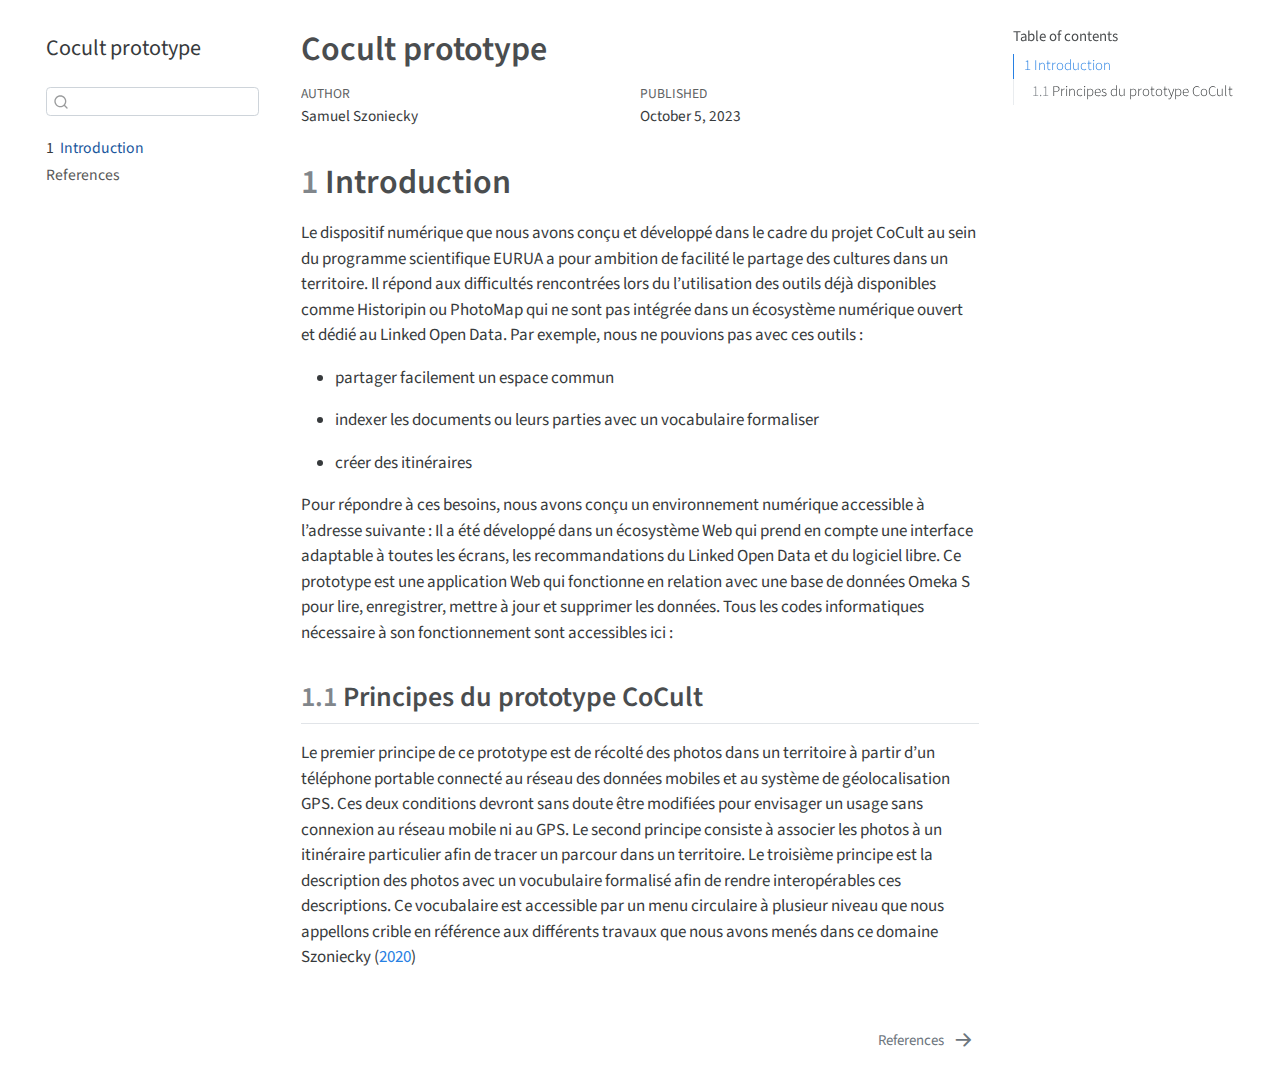
==== docs/_book/index.html @ 43c520df "create docs" ====
<!DOCTYPE html>
<html xmlns="http://www.w3.org/1999/xhtml" lang="en" xml:lang="en"><head>

<meta charset="utf-8">
<meta name="generator" content="quarto-1.3.450">

<meta name="viewport" content="width=device-width, initial-scale=1.0, user-scalable=yes">

<meta name="author" content="Samuel Szoniecky">
<meta name="dcterms.date" content="2023-10-05">

<title>Cocult prototype</title>
<style>
code{white-space: pre-wrap;}
span.smallcaps{font-variant: small-caps;}
div.columns{display: flex; gap: min(4vw, 1.5em);}
div.column{flex: auto; overflow-x: auto;}
div.hanging-indent{margin-left: 1.5em; text-indent: -1.5em;}
ul.task-list{list-style: none;}
ul.task-list li input[type="checkbox"] {
  width: 0.8em;
  margin: 0 0.8em 0.2em -1em; /* quarto-specific, see https://github.com/quarto-dev/quarto-cli/issues/4556 */ 
  vertical-align: middle;
}
/* CSS for citations */
div.csl-bib-body { }
div.csl-entry {
  clear: both;
}
.hanging-indent div.csl-entry {
  margin-left:2em;
  text-indent:-2em;
}
div.csl-left-margin {
  min-width:2em;
  float:left;
}
div.csl-right-inline {
  margin-left:2em;
  padding-left:1em;
}
div.csl-indent {
  margin-left: 2em;
}</style>


<script src="site_libs/quarto-nav/quarto-nav.js"></script>
<script src="site_libs/quarto-nav/headroom.min.js"></script>
<script src="site_libs/clipboard/clipboard.min.js"></script>
<script src="site_libs/quarto-search/autocomplete.umd.js"></script>
<script src="site_libs/quarto-search/fuse.min.js"></script>
<script src="site_libs/quarto-search/quarto-search.js"></script>
<meta name="quarto:offset" content="./">
<link href="./references.html" rel="next">
<script src="site_libs/quarto-html/quarto.js"></script>
<script src="site_libs/quarto-html/popper.min.js"></script>
<script src="site_libs/quarto-html/tippy.umd.min.js"></script>
<script src="site_libs/quarto-html/anchor.min.js"></script>
<link href="site_libs/quarto-html/tippy.css" rel="stylesheet">
<link href="site_libs/quarto-html/quarto-syntax-highlighting.css" rel="stylesheet" id="quarto-text-highlighting-styles">
<script src="site_libs/bootstrap/bootstrap.min.js"></script>
<link href="site_libs/bootstrap/bootstrap-icons.css" rel="stylesheet">
<link href="site_libs/bootstrap/bootstrap.min.css" rel="stylesheet" id="quarto-bootstrap" data-mode="light">
<script id="quarto-search-options" type="application/json">{
  "location": "sidebar",
  "copy-button": false,
  "collapse-after": 3,
  "panel-placement": "start",
  "type": "textbox",
  "limit": 20,
  "language": {
    "search-no-results-text": "No results",
    "search-matching-documents-text": "matching documents",
    "search-copy-link-title": "Copy link to search",
    "search-hide-matches-text": "Hide additional matches",
    "search-more-match-text": "more match in this document",
    "search-more-matches-text": "more matches in this document",
    "search-clear-button-title": "Clear",
    "search-detached-cancel-button-title": "Cancel",
    "search-submit-button-title": "Submit",
    "search-label": "Search"
  }
}</script>


</head>

<body class="nav-sidebar floating">

<div id="quarto-search-results"></div>
  <header id="quarto-header" class="headroom fixed-top">
  <nav class="quarto-secondary-nav">
    <div class="container-fluid d-flex">
      <button type="button" class="quarto-btn-toggle btn" data-bs-toggle="collapse" data-bs-target="#quarto-sidebar,#quarto-sidebar-glass" aria-controls="quarto-sidebar" aria-expanded="false" aria-label="Toggle sidebar navigation" onclick="if (window.quartoToggleHeadroom) { window.quartoToggleHeadroom(); }">
        <i class="bi bi-layout-text-sidebar-reverse"></i>
      </button>
      <nav class="quarto-page-breadcrumbs" aria-label="breadcrumb"><ol class="breadcrumb"><li class="breadcrumb-item"><a href="./index.html"><span class="chapter-number">1</span>&nbsp; <span class="chapter-title">Introduction</span></a></li></ol></nav>
      <a class="flex-grow-1" role="button" data-bs-toggle="collapse" data-bs-target="#quarto-sidebar,#quarto-sidebar-glass" aria-controls="quarto-sidebar" aria-expanded="false" aria-label="Toggle sidebar navigation" onclick="if (window.quartoToggleHeadroom) { window.quartoToggleHeadroom(); }">      
      </a>
      <button type="button" class="btn quarto-search-button" aria-label="" onclick="window.quartoOpenSearch();">
        <i class="bi bi-search"></i>
      </button>
    </div>
  </nav>
</header>
<!-- content -->
<div id="quarto-content" class="quarto-container page-columns page-rows-contents page-layout-article">
<!-- sidebar -->
  <nav id="quarto-sidebar" class="sidebar collapse collapse-horizontal sidebar-navigation floating overflow-auto">
    <div class="pt-lg-2 mt-2 text-left sidebar-header">
    <div class="sidebar-title mb-0 py-0">
      <a href="./">Cocult prototype</a> 
    </div>
      </div>
        <div class="mt-2 flex-shrink-0 align-items-center">
        <div class="sidebar-search">
        <div id="quarto-search" class="" title="Search"></div>
        </div>
        </div>
    <div class="sidebar-menu-container"> 
    <ul class="list-unstyled mt-1">
        <li class="sidebar-item">
  <div class="sidebar-item-container"> 
  <a href="./index.html" class="sidebar-item-text sidebar-link active">
 <span class="menu-text"><span class="chapter-number">1</span>&nbsp; <span class="chapter-title">Introduction</span></span></a>
  </div>
</li>
        <li class="sidebar-item">
  <div class="sidebar-item-container"> 
  <a href="./references.html" class="sidebar-item-text sidebar-link">
 <span class="menu-text">References</span></a>
  </div>
</li>
    </ul>
    </div>
</nav>
<div id="quarto-sidebar-glass" data-bs-toggle="collapse" data-bs-target="#quarto-sidebar,#quarto-sidebar-glass"></div>
<!-- margin-sidebar -->
    <div id="quarto-margin-sidebar" class="sidebar margin-sidebar">
        <nav id="TOC" role="doc-toc" class="toc-active">
    <h2 id="toc-title">Table of contents</h2>
   
  <ul>
  <li><a href="#introduction" id="toc-introduction" class="nav-link active" data-scroll-target="#introduction"><span class="header-section-number">1</span> Introduction</a>
  <ul class="collapse">
  <li><a href="#principes-du-prototype-cocult" id="toc-principes-du-prototype-cocult" class="nav-link" data-scroll-target="#principes-du-prototype-cocult"><span class="header-section-number">1.1</span> Principes du prototype CoCult</a></li>
  </ul></li>
  </ul>
</nav>
    </div>
<!-- main -->
<main class="content" id="quarto-document-content">

<header id="title-block-header" class="quarto-title-block default">
<div class="quarto-title">
<h1 class="title">Cocult prototype</h1>
</div>



<div class="quarto-title-meta">

    <div>
    <div class="quarto-title-meta-heading">Author</div>
    <div class="quarto-title-meta-contents">
             <p>Samuel Szoniecky </p>
          </div>
  </div>
    
    <div>
    <div class="quarto-title-meta-heading">Published</div>
    <div class="quarto-title-meta-contents">
      <p class="date">October 5, 2023</p>
    </div>
  </div>
  
    
  </div>
  

</header>

<section id="introduction" class="level1" data-number="1">
<h1 data-number="1"><span class="header-section-number">1</span> Introduction</h1>
<p>Le dispositif numérique que nous avons conçu et développé dans le cadre du projet CoCult au sein du programme scientifique EURUA a pour ambition de facilité le partage des cultures dans un territoire. Il répond aux difficultés rencontrées lors du l’utilisation des outils déjà disponibles comme Historipin ou PhotoMap qui ne sont pas intégrée dans un écosystème numérique ouvert et dédié au Linked Open Data. Par exemple, nous ne pouvions pas avec ces outils :</p>
<ul>
<li><p>partager facilement un espace commun</p></li>
<li><p>indexer les documents ou leurs parties avec un vocabulaire formaliser</p></li>
<li><p>créer des itinéraires</p></li>
</ul>
<p>Pour répondre à ces besoins, nous avons conçu un environnement numérique accessible à l’adresse suivante : Il a été développé dans un écosystème Web qui prend en compte une interface adaptable à toutes les écrans, les recommandations du Linked Open Data et du logiciel libre. Ce prototype est une application Web qui fonctionne en relation avec une base de données Omeka S pour lire, enregistrer, mettre à jour et supprimer les données. Tous les codes informatiques nécessaire à son fonctionnement sont accessibles ici :</p>
<section id="principes-du-prototype-cocult" class="level2" data-number="1.1">
<h2 data-number="1.1" class="anchored" data-anchor-id="principes-du-prototype-cocult"><span class="header-section-number">1.1</span> Principes du prototype CoCult</h2>
<p>Le premier principe de ce prototype est de récolté des photos dans un territoire à partir d’un téléphone portable connecté au réseau des données mobiles et au système de géolocalisation GPS. Ces deux conditions devront sans doute être modifiées pour envisager un usage sans connexion au réseau mobile ni au GPS. Le second principe consiste à associer les photos à un itinéraire particulier afin de tracer un parcour dans un territoire. Le troisième principe est la description des photos avec un vocubulaire formalisé afin de rendre interopérables ces descriptions. Ce vocubalaire est accessible par un menu circulaire à plusieur niveau que nous appellons crible en référence aux différents travaux que nous avons menés dans ce domaine <span class="citation" data-cites="szoniecky2020">Szoniecky (<a href="references.html#ref-szoniecky2020" role="doc-biblioref">2020</a>)</span></p>


<div id="refs" class="references csl-bib-body hanging-indent" role="list" style="display: none">
<div id="ref-szoniecky2020" class="csl-entry" role="listitem">
Szoniecky, Samuel. 2020. <span>“Conception d<span>’</span>un crible pour mesurer collectivement les impacts écologiques de l<span>’</span>activité.”</span> <em>Les Cahiers du numerique</em> Vol. 16 (2): 175–99. <a href="https://www.cairn.info/revue-les-cahiers-du-numerique-2020-2-page-175.htm">https://www.cairn.info/revue-les-cahiers-du-numerique-2020-2-page-175.htm</a>.
</div>
</div>
</section>
</section>

</main> <!-- /main -->
<script id="quarto-html-after-body" type="application/javascript">
window.document.addEventListener("DOMContentLoaded", function (event) {
  const toggleBodyColorMode = (bsSheetEl) => {
    const mode = bsSheetEl.getAttribute("data-mode");
    const bodyEl = window.document.querySelector("body");
    if (mode === "dark") {
      bodyEl.classList.add("quarto-dark");
      bodyEl.classList.remove("quarto-light");
    } else {
      bodyEl.classList.add("quarto-light");
      bodyEl.classList.remove("quarto-dark");
    }
  }
  const toggleBodyColorPrimary = () => {
    const bsSheetEl = window.document.querySelector("link#quarto-bootstrap");
    if (bsSheetEl) {
      toggleBodyColorMode(bsSheetEl);
    }
  }
  toggleBodyColorPrimary();  
  const icon = "";
  const anchorJS = new window.AnchorJS();
  anchorJS.options = {
    placement: 'right',
    icon: icon
  };
  anchorJS.add('.anchored');
  const isCodeAnnotation = (el) => {
    for (const clz of el.classList) {
      if (clz.startsWith('code-annotation-')) {                     
        return true;
      }
    }
    return false;
  }
  const clipboard = new window.ClipboardJS('.code-copy-button', {
    text: function(trigger) {
      const codeEl = trigger.previousElementSibling.cloneNode(true);
      for (const childEl of codeEl.children) {
        if (isCodeAnnotation(childEl)) {
          childEl.remove();
        }
      }
      return codeEl.innerText;
    }
  });
  clipboard.on('success', function(e) {
    // button target
    const button = e.trigger;
    // don't keep focus
    button.blur();
    // flash "checked"
    button.classList.add('code-copy-button-checked');
    var currentTitle = button.getAttribute("title");
    button.setAttribute("title", "Copied!");
    let tooltip;
    if (window.bootstrap) {
      button.setAttribute("data-bs-toggle", "tooltip");
      button.setAttribute("data-bs-placement", "left");
      button.setAttribute("data-bs-title", "Copied!");
      tooltip = new bootstrap.Tooltip(button, 
        { trigger: "manual", 
          customClass: "code-copy-button-tooltip",
          offset: [0, -8]});
      tooltip.show();    
    }
    setTimeout(function() {
      if (tooltip) {
        tooltip.hide();
        button.removeAttribute("data-bs-title");
        button.removeAttribute("data-bs-toggle");
        button.removeAttribute("data-bs-placement");
      }
      button.setAttribute("title", currentTitle);
      button.classList.remove('code-copy-button-checked');
    }, 1000);
    // clear code selection
    e.clearSelection();
  });
  function tippyHover(el, contentFn) {
    const config = {
      allowHTML: true,
      content: contentFn,
      maxWidth: 500,
      delay: 100,
      arrow: false,
      appendTo: function(el) {
          return el.parentElement;
      },
      interactive: true,
      interactiveBorder: 10,
      theme: 'quarto',
      placement: 'bottom-start'
    };
    window.tippy(el, config); 
  }
  const noterefs = window.document.querySelectorAll('a[role="doc-noteref"]');
  for (var i=0; i<noterefs.length; i++) {
    const ref = noterefs[i];
    tippyHover(ref, function() {
      // use id or data attribute instead here
      let href = ref.getAttribute('data-footnote-href') || ref.getAttribute('href');
      try { href = new URL(href).hash; } catch {}
      const id = href.replace(/^#\/?/, "");
      const note = window.document.getElementById(id);
      return note.innerHTML;
    });
  }
      let selectedAnnoteEl;
      const selectorForAnnotation = ( cell, annotation) => {
        let cellAttr = 'data-code-cell="' + cell + '"';
        let lineAttr = 'data-code-annotation="' +  annotation + '"';
        const selector = 'span[' + cellAttr + '][' + lineAttr + ']';
        return selector;
      }
      const selectCodeLines = (annoteEl) => {
        const doc = window.document;
        const targetCell = annoteEl.getAttribute("data-target-cell");
        const targetAnnotation = annoteEl.getAttribute("data-target-annotation");
        const annoteSpan = window.document.querySelector(selectorForAnnotation(targetCell, targetAnnotation));
        const lines = annoteSpan.getAttribute("data-code-lines").split(",");
        const lineIds = lines.map((line) => {
          return targetCell + "-" + line;
        })
        let top = null;
        let height = null;
        let parent = null;
        if (lineIds.length > 0) {
            //compute the position of the single el (top and bottom and make a div)
            const el = window.document.getElementById(lineIds[0]);
            top = el.offsetTop;
            height = el.offsetHeight;
            parent = el.parentElement.parentElement;
          if (lineIds.length > 1) {
            const lastEl = window.document.getElementById(lineIds[lineIds.length - 1]);
            const bottom = lastEl.offsetTop + lastEl.offsetHeight;
            height = bottom - top;
          }
          if (top !== null && height !== null && parent !== null) {
            // cook up a div (if necessary) and position it 
            let div = window.document.getElementById("code-annotation-line-highlight");
            if (div === null) {
              div = window.document.createElement("div");
              div.setAttribute("id", "code-annotation-line-highlight");
              div.style.position = 'absolute';
              parent.appendChild(div);
            }
            div.style.top = top - 2 + "px";
            div.style.height = height + 4 + "px";
            let gutterDiv = window.document.getElementById("code-annotation-line-highlight-gutter");
            if (gutterDiv === null) {
              gutterDiv = window.document.createElement("div");
              gutterDiv.setAttribute("id", "code-annotation-line-highlight-gutter");
              gutterDiv.style.position = 'absolute';
              const codeCell = window.document.getElementById(targetCell);
              const gutter = codeCell.querySelector('.code-annotation-gutter');
              gutter.appendChild(gutterDiv);
            }
            gutterDiv.style.top = top - 2 + "px";
            gutterDiv.style.height = height + 4 + "px";
          }
          selectedAnnoteEl = annoteEl;
        }
      };
      const unselectCodeLines = () => {
        const elementsIds = ["code-annotation-line-highlight", "code-annotation-line-highlight-gutter"];
        elementsIds.forEach((elId) => {
          const div = window.document.getElementById(elId);
          if (div) {
            div.remove();
          }
        });
        selectedAnnoteEl = undefined;
      };
      // Attach click handler to the DT
      const annoteDls = window.document.querySelectorAll('dt[data-target-cell]');
      for (const annoteDlNode of annoteDls) {
        annoteDlNode.addEventListener('click', (event) => {
          const clickedEl = event.target;
          if (clickedEl !== selectedAnnoteEl) {
            unselectCodeLines();
            const activeEl = window.document.querySelector('dt[data-target-cell].code-annotation-active');
            if (activeEl) {
              activeEl.classList.remove('code-annotation-active');
            }
            selectCodeLines(clickedEl);
            clickedEl.classList.add('code-annotation-active');
          } else {
            // Unselect the line
            unselectCodeLines();
            clickedEl.classList.remove('code-annotation-active');
          }
        });
      }
  const findCites = (el) => {
    const parentEl = el.parentElement;
    if (parentEl) {
      const cites = parentEl.dataset.cites;
      if (cites) {
        return {
          el,
          cites: cites.split(' ')
        };
      } else {
        return findCites(el.parentElement)
      }
    } else {
      return undefined;
    }
  };
  var bibliorefs = window.document.querySelectorAll('a[role="doc-biblioref"]');
  for (var i=0; i<bibliorefs.length; i++) {
    const ref = bibliorefs[i];
    const citeInfo = findCites(ref);
    if (citeInfo) {
      tippyHover(citeInfo.el, function() {
        var popup = window.document.createElement('div');
        citeInfo.cites.forEach(function(cite) {
          var citeDiv = window.document.createElement('div');
          citeDiv.classList.add('hanging-indent');
          citeDiv.classList.add('csl-entry');
          var biblioDiv = window.document.getElementById('ref-' + cite);
          if (biblioDiv) {
            citeDiv.innerHTML = biblioDiv.innerHTML;
          }
          popup.appendChild(citeDiv);
        });
        return popup.innerHTML;
      });
    }
  }
});
</script>
<nav class="page-navigation">
  <div class="nav-page nav-page-previous">
  </div>
  <div class="nav-page nav-page-next">
      <a href="./references.html" class="pagination-link">
        <span class="nav-page-text">References</span> <i class="bi bi-arrow-right-short"></i>
      </a>
  </div>
</nav>
</div> <!-- /content -->



</body></html>
---- docs/_book/site_libs/quarto-html/tippy.css ----
.tippy-box[data-animation=fade][data-state=hidden]{opacity:0}[data-tippy-root]{max-width:calc(100vw - 10px)}.tippy-box{position:relative;background-color:#333;color:#fff;border-radius:4px;font-size:14px;line-height:1.4;white-space:normal;outline:0;transition-property:transform,visibility,opacity}.tippy-box[data-placement^=top]>.tippy-arrow{bottom:0}.tippy-box[data-placement^=top]>.tippy-arrow:before{bottom:-7px;left:0;border-width:8px 8px 0;border-top-color:initial;transform-origin:center top}.tippy-box[data-placement^=bottom]>.tippy-arrow{top:0}.tippy-box[data-placement^=bottom]>.tippy-arrow:before{top:-7px;left:0;border-width:0 8px 8px;border-bottom-color:initial;transform-origin:center bottom}.tippy-box[data-placement^=left]>.tippy-arrow{right:0}.tippy-box[data-placement^=left]>.tippy-arrow:before{border-width:8px 0 8px 8px;border-left-color:initial;right:-7px;transform-origin:center left}.tippy-box[data-placement^=right]>.tippy-arrow{left:0}.tippy-box[data-placement^=right]>.tippy-arrow:before{left:-7px;border-width:8px 8px 8px 0;border-right-color:initial;transform-origin:center right}.tippy-box[data-inertia][data-state=visible]{transition-timing-function:cubic-bezier(.54,1.5,.38,1.11)}.tippy-arrow{width:16px;height:16px;color:#333}.tippy-arrow:before{content:"";position:absolute;border-color:transparent;border-style:solid}.tippy-content{position:relative;padding:5px 9px;z-index:1}
---- docs/_book/site_libs/quarto-html/quarto-syntax-highlighting.css ----
/* quarto syntax highlight colors */
:root {
  --quarto-hl-ot-color: #003B4F;
  --quarto-hl-at-color: #657422;
  --quarto-hl-ss-color: #20794D;
  --quarto-hl-an-color: #5E5E5E;
  --quarto-hl-fu-color: #4758AB;
  --quarto-hl-st-color: #20794D;
  --quarto-hl-cf-color: #003B4F;
  --quarto-hl-op-color: #5E5E5E;
  --quarto-hl-er-color: #AD0000;
  --quarto-hl-bn-color: #AD0000;
  --quarto-hl-al-color: #AD0000;
  --quarto-hl-va-color: #111111;
  --quarto-hl-bu-color: inherit;
  --quarto-hl-ex-color: inherit;
  --quarto-hl-pp-color: #AD0000;
  --quarto-hl-in-color: #5E5E5E;
  --quarto-hl-vs-color: #20794D;
  --quarto-hl-wa-color: #5E5E5E;
  --quarto-hl-do-color: #5E5E5E;
  --quarto-hl-im-color: #00769E;
  --quarto-hl-ch-color: #20794D;
  --quarto-hl-dt-color: #AD0000;
  --quarto-hl-fl-color: #AD0000;
  --quarto-hl-co-color: #5E5E5E;
  --quarto-hl-cv-color: #5E5E5E;
  --quarto-hl-cn-color: #8f5902;
  --quarto-hl-sc-color: #5E5E5E;
  --quarto-hl-dv-color: #AD0000;
  --quarto-hl-kw-color: #003B4F;
}

/* other quarto variables */
:root {
  --quarto-font-monospace: SFMono-Regular, Menlo, Monaco, Consolas, "Liberation Mono", "Courier New", monospace;
}

pre > code.sourceCode > span {
  color: #003B4F;
}

code span {
  color: #003B4F;
}

code.sourceCode > span {
  color: #003B4F;
}

div.sourceCode,
div.sourceCode pre.sourceCode {
  color: #003B4F;
}

code span.ot {
  color: #003B4F;
  font-style: inherit;
}

code span.at {
  color: #657422;
  font-style: inherit;
}

code span.ss {
  color: #20794D;
  font-style: inherit;
}

code span.an {
  color: #5E5E5E;
  font-style: inherit;
}

code span.fu {
  color: #4758AB;
  font-style: inherit;
}

code span.st {
  color: #20794D;
  font-style: inherit;
}

code span.cf {
  color: #003B4F;
  font-style: inherit;
}

code span.op {
  color: #5E5E5E;
  font-style: inherit;
}

code span.er {
  color: #AD0000;
  font-style: inherit;
}

code span.bn {
  color: #AD0000;
  font-style: inherit;
}

code span.al {
  color: #AD0000;
  font-style: inherit;
}

code span.va {
  color: #111111;
  font-style: inherit;
}

code span.bu {
  font-style: inherit;
}

code span.ex {
  font-style: inherit;
}

code span.pp {
  color: #AD0000;
  font-style: inherit;
}

code span.in {
  color: #5E5E5E;
  font-style: inherit;
}

code span.vs {
  color: #20794D;
  font-style: inherit;
}

code span.wa {
  color: #5E5E5E;
  font-style: italic;
}

code span.do {
  color: #5E5E5E;
  font-style: italic;
}

code span.im {
  color: #00769E;
  font-style: inherit;
}

code span.ch {
  color: #20794D;
  font-style: inherit;
}

code span.dt {
  color: #AD0000;
  font-style: inherit;
}

code span.fl {
  color: #AD0000;
  font-style: inherit;
}

code span.co {
  color: #5E5E5E;
  font-style: inherit;
}

code span.cv {
  color: #5E5E5E;
  font-style: italic;
}

code span.cn {
  color: #8f5902;
  font-style: inherit;
}

code span.sc {
  color: #5E5E5E;
  font-style: inherit;
}

code span.dv {
  color: #AD0000;
  font-style: inherit;
}

code span.kw {
  color: #003B4F;
  font-style: inherit;
}

.prevent-inlining {
  content: "</";
}

/*# sourceMappingURL=debc5d5d77c3f9108843748ff7464032.css.map */
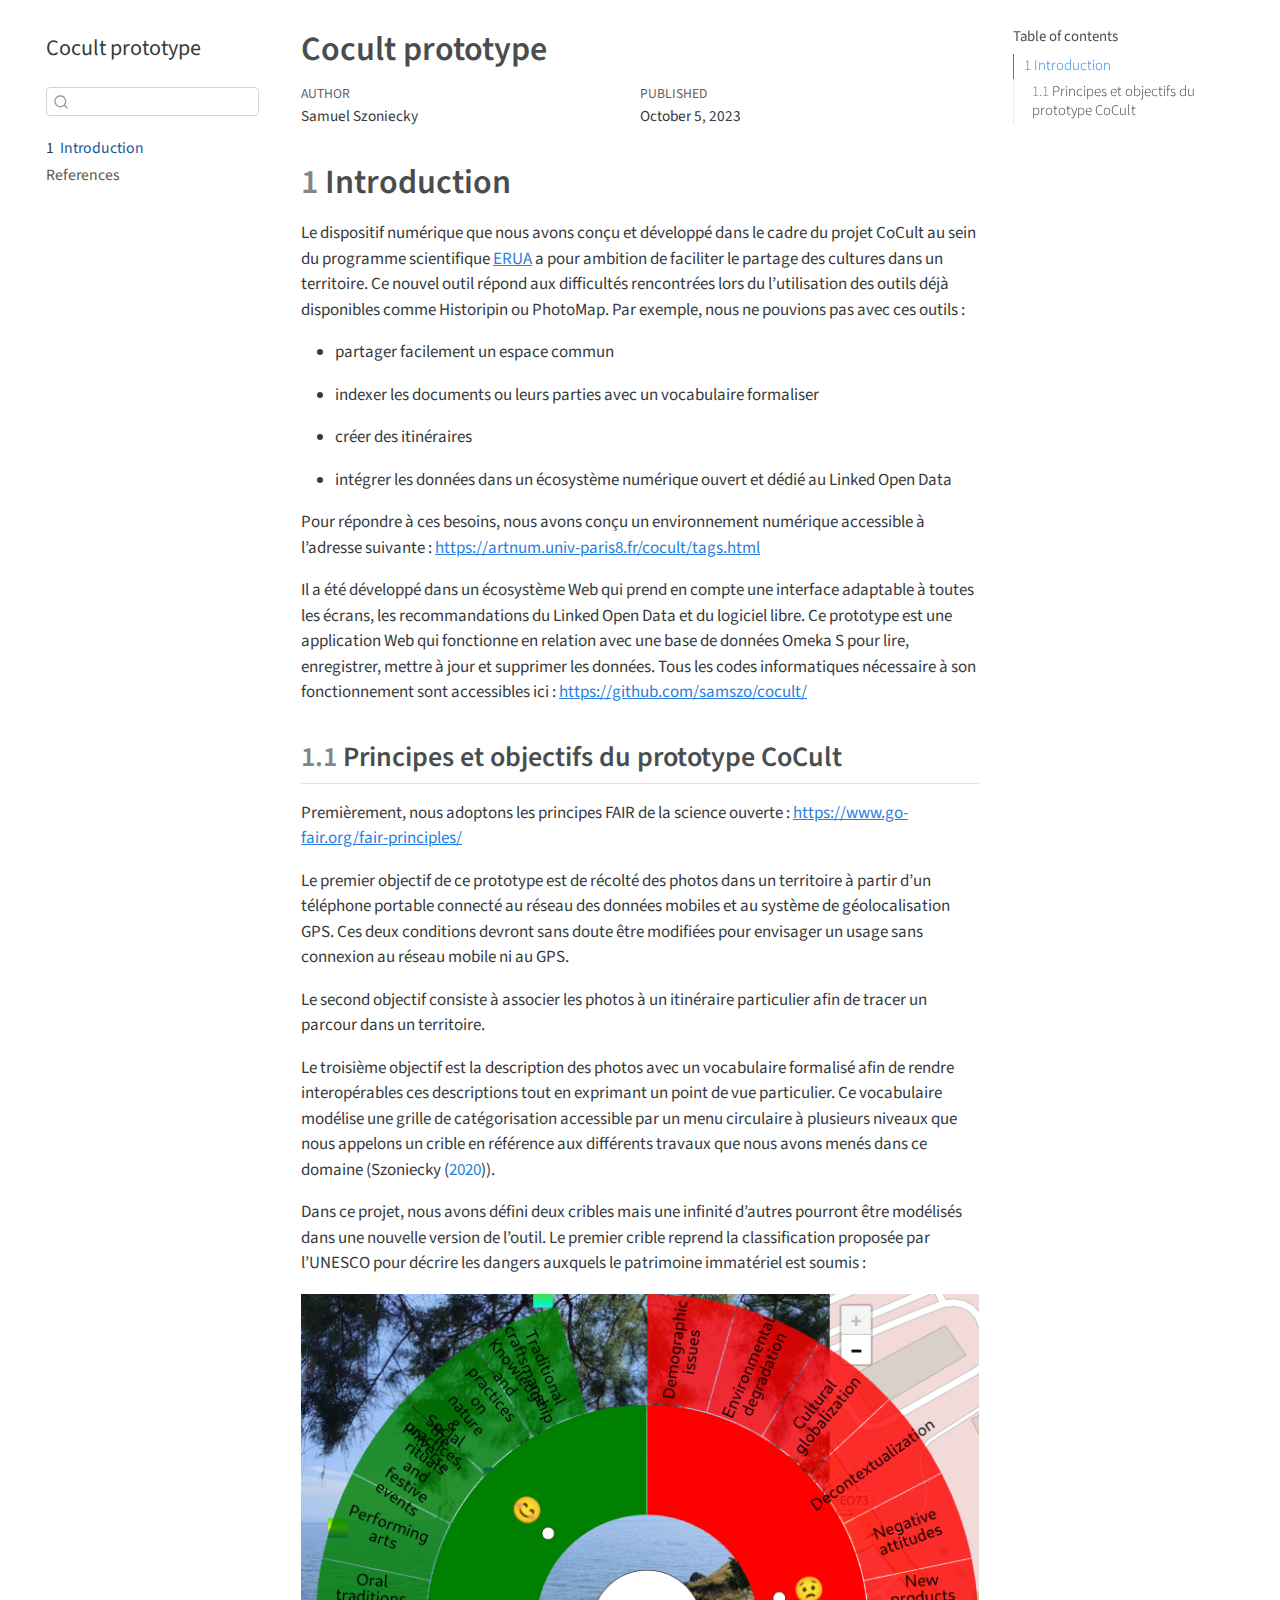
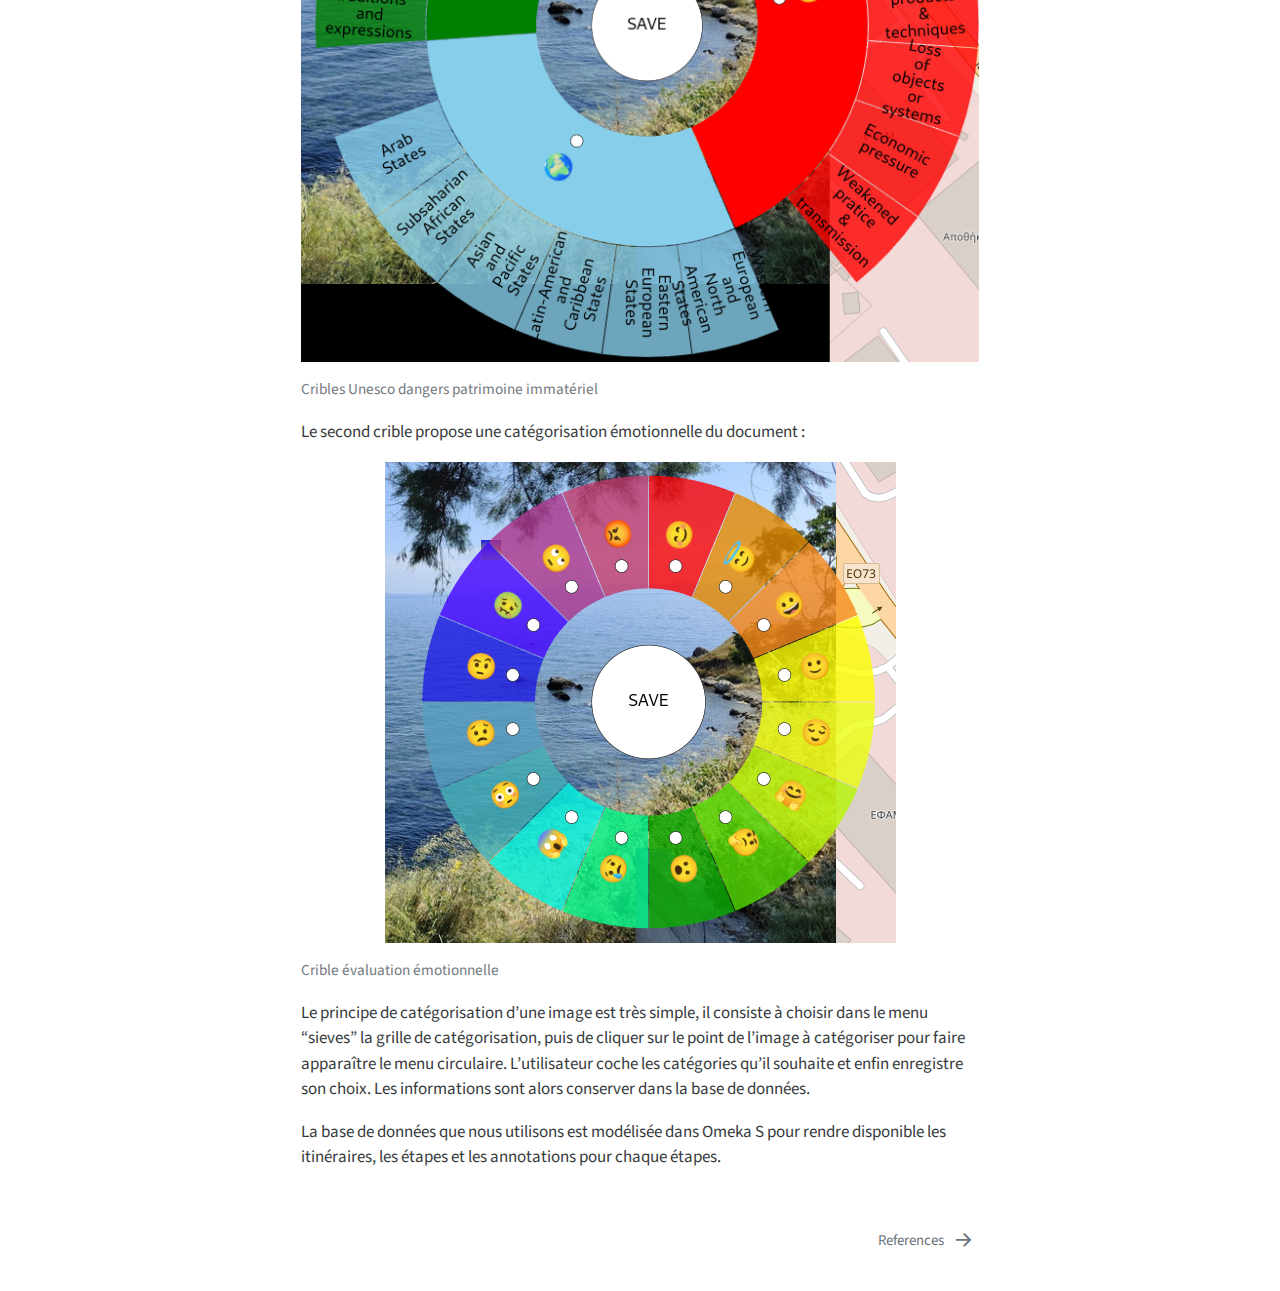
==== commit 88161a3a: "new docs" ====
--- a/docs/_book/index.html
+++ b/docs/_book/index.html
@@ -143,7 +143,7 @@
   <ul>
   <li><a href="#introduction" id="toc-introduction" class="nav-link active" data-scroll-target="#introduction"><span class="header-section-number">1</span> Introduction</a>
   <ul class="collapse">
-  <li><a href="#principes-du-prototype-cocult" id="toc-principes-du-prototype-cocult" class="nav-link" data-scroll-target="#principes-du-prototype-cocult"><span class="header-section-number">1.1</span> Principes du prototype CoCult</a></li>
+  <li><a href="#principes-et-objectifs-du-prototype-cocult" id="toc-principes-et-objectifs-du-prototype-cocult" class="nav-link" data-scroll-target="#principes-et-objectifs-du-prototype-cocult"><span class="header-section-number">1.1</span> Principes et objectifs du prototype CoCult</a></li>
   </ul></li>
   </ul>
 </nav>
@@ -182,16 +182,37 @@
 
 <section id="introduction" class="level1" data-number="1">
 <h1 data-number="1"><span class="header-section-number">1</span> Introduction</h1>
-<p>Le dispositif numérique que nous avons conçu et développé dans le cadre du projet CoCult au sein du programme scientifique EURUA a pour ambition de facilité le partage des cultures dans un territoire. Il répond aux difficultés rencontrées lors du l’utilisation des outils déjà disponibles comme Historipin ou PhotoMap qui ne sont pas intégrée dans un écosystème numérique ouvert et dédié au Linked Open Data. Par exemple, nous ne pouvions pas avec ces outils :</p>
+<p>Le dispositif numérique que nous avons conçu et développé dans le cadre du projet CoCult au sein du programme scientifique <a href="https://erua-eui.eu/2023/06/09/communities-of-cultural-commonalities-of-paris-and-mytilene/">ERUA</a> a pour ambition de faciliter le partage des cultures dans un territoire. Ce nouvel outil répond aux difficultés rencontrées lors du l’utilisation des outils déjà disponibles comme Historipin ou PhotoMap. Par exemple, nous ne pouvions pas avec ces outils :</p>
 <ul>
 <li><p>partager facilement un espace commun</p></li>
 <li><p>indexer les documents ou leurs parties avec un vocabulaire formaliser</p></li>
 <li><p>créer des itinéraires</p></li>
+<li><p>intégrer les données dans un écosystème numérique ouvert et dédié au Linked Open Data</p></li>
 </ul>
-<p>Pour répondre à ces besoins, nous avons conçu un environnement numérique accessible à l’adresse suivante : Il a été développé dans un écosystème Web qui prend en compte une interface adaptable à toutes les écrans, les recommandations du Linked Open Data et du logiciel libre. Ce prototype est une application Web qui fonctionne en relation avec une base de données Omeka S pour lire, enregistrer, mettre à jour et supprimer les données. Tous les codes informatiques nécessaire à son fonctionnement sont accessibles ici :</p>
-<section id="principes-du-prototype-cocult" class="level2" data-number="1.1">
-<h2 data-number="1.1" class="anchored" data-anchor-id="principes-du-prototype-cocult"><span class="header-section-number">1.1</span> Principes du prototype CoCult</h2>
-<p>Le premier principe de ce prototype est de récolté des photos dans un territoire à partir d’un téléphone portable connecté au réseau des données mobiles et au système de géolocalisation GPS. Ces deux conditions devront sans doute être modifiées pour envisager un usage sans connexion au réseau mobile ni au GPS. Le second principe consiste à associer les photos à un itinéraire particulier afin de tracer un parcour dans un territoire. Le troisième principe est la description des photos avec un vocubulaire formalisé afin de rendre interopérables ces descriptions. Ce vocubalaire est accessible par un menu circulaire à plusieur niveau que nous appellons crible en référence aux différents travaux que nous avons menés dans ce domaine <span class="citation" data-cites="szoniecky2020">Szoniecky (<a href="references.html#ref-szoniecky2020" role="doc-biblioref">2020</a>)</span></p>
+<p>Pour répondre à ces besoins, nous avons conçu un environnement numérique accessible à l’adresse suivante : <a href="https://artnum.univ-paris8.fr/cocult/tags.html" class="uri">https://artnum.univ-paris8.fr/cocult/tags.html</a></p>
+<p>Il a été développé dans un écosystème Web qui prend en compte une interface adaptable à toutes les écrans, les recommandations du Linked Open Data et du logiciel libre. Ce prototype est une application Web qui fonctionne en relation avec une base de données Omeka S pour lire, enregistrer, mettre à jour et supprimer les données. Tous les codes informatiques nécessaire à son fonctionnement sont accessibles ici : <a href="https://github.com/samszo/cocult/" class="uri">https://github.com/samszo/cocult/</a></p>
+<section id="principes-et-objectifs-du-prototype-cocult" class="level2" data-number="1.1">
+<h2 data-number="1.1" class="anchored" data-anchor-id="principes-et-objectifs-du-prototype-cocult"><span class="header-section-number">1.1</span> Principes et objectifs du prototype CoCult</h2>
+<p>Premièrement, nous adoptons les principes FAIR de la science ouverte : <a href="https://www.go-fair.org/fair-principles/" class="uri">https://www.go-fair.org/fair-principles/</a></p>
+<p>Le premier objectif de ce prototype est de récolté des photos dans un territoire à partir d’un téléphone portable connecté au réseau des données mobiles et au système de géolocalisation GPS. Ces deux conditions devront sans doute être modifiées pour envisager un usage sans connexion au réseau mobile ni au GPS.</p>
+<p>Le second objectif consiste à associer les photos à un itinéraire particulier afin de tracer un parcour dans un territoire.</p>
+<p>Le troisième objectif est la description des photos avec un vocabulaire formalisé afin de rendre interopérables ces descriptions tout en exprimant un point de vue particulier. Ce vocabulaire modélise une grille de catégorisation accessible par un menu circulaire à plusieurs niveaux que nous appelons un crible en référence aux différents travaux que nous avons menés dans ce domaine (<span class="citation" data-cites="szoniecky2020">Szoniecky (<a href="references.html#ref-szoniecky2020" role="doc-biblioref">2020</a>)</span>).</p>
+<p>Dans ce projet, nous avons défini deux cribles mais une infinité d’autres pourront être modélisés dans une nouvelle version de l’outil. Le premier crible reprend la classification proposée par l’UNESCO pour décrire les dangers auxquels le patrimoine immatériel est soumis :</p>
+<div class="quarto-figure quarto-figure-center">
+<figure class="figure">
+<p><img src="images/localhost_cocult_tags.html.png" class="img-fluid figure-img"></p>
+<figcaption class="figure-caption">Cribles Unesco dangers patrimoine immatériel</figcaption>
+</figure>
+</div>
+<p>Le second crible propose une catégorisation émotionnelle du document :</p>
+<div class="quarto-figure quarto-figure-center">
+<figure class="figure">
+<p><img src="images/localhost_cocult_tags.cribleEmo.png" class="img-fluid figure-img" alt="Crible évaluation émotionnelle"></p>
+<figcaption class="figure-caption">Crible évaluation émotionnelle</figcaption>
+</figure>
+</div>
+<p>Le principe de catégorisation d’une image est très simple, il consiste à choisir dans le menu “sieves” la grille de catégorisation, puis de cliquer sur le point de l’image à catégoriser pour faire apparaître le menu circulaire. L’utilisateur coche les catégories qu’il souhaite et enfin enregistre son choix. Les informations sont alors conserver dans la base de données.</p>
+<p>La base de données que nous utilisons est modélisée dans Omeka S pour rendre disponible les itinéraires, les étapes et les annotations pour chaque étapes.</p>
 
 
 <div id="refs" class="references csl-bib-body hanging-indent" role="list" style="display: none">
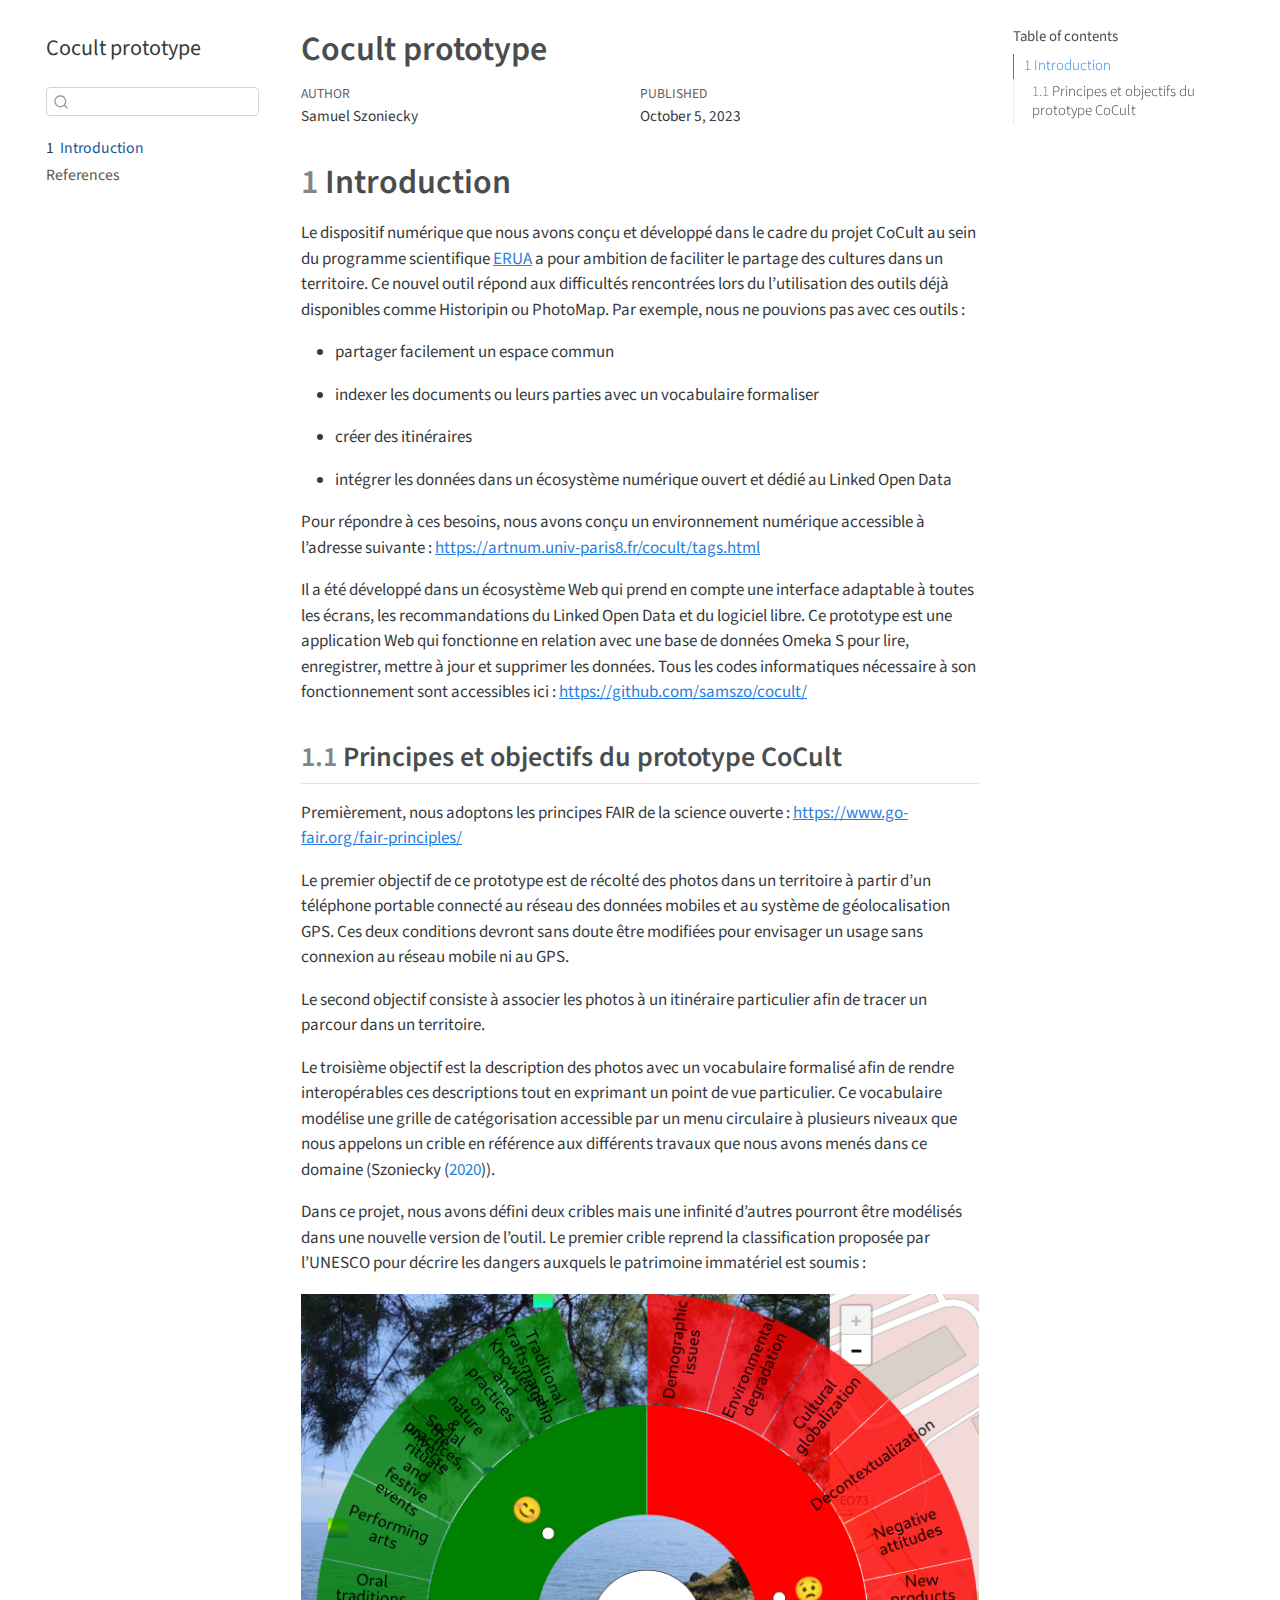
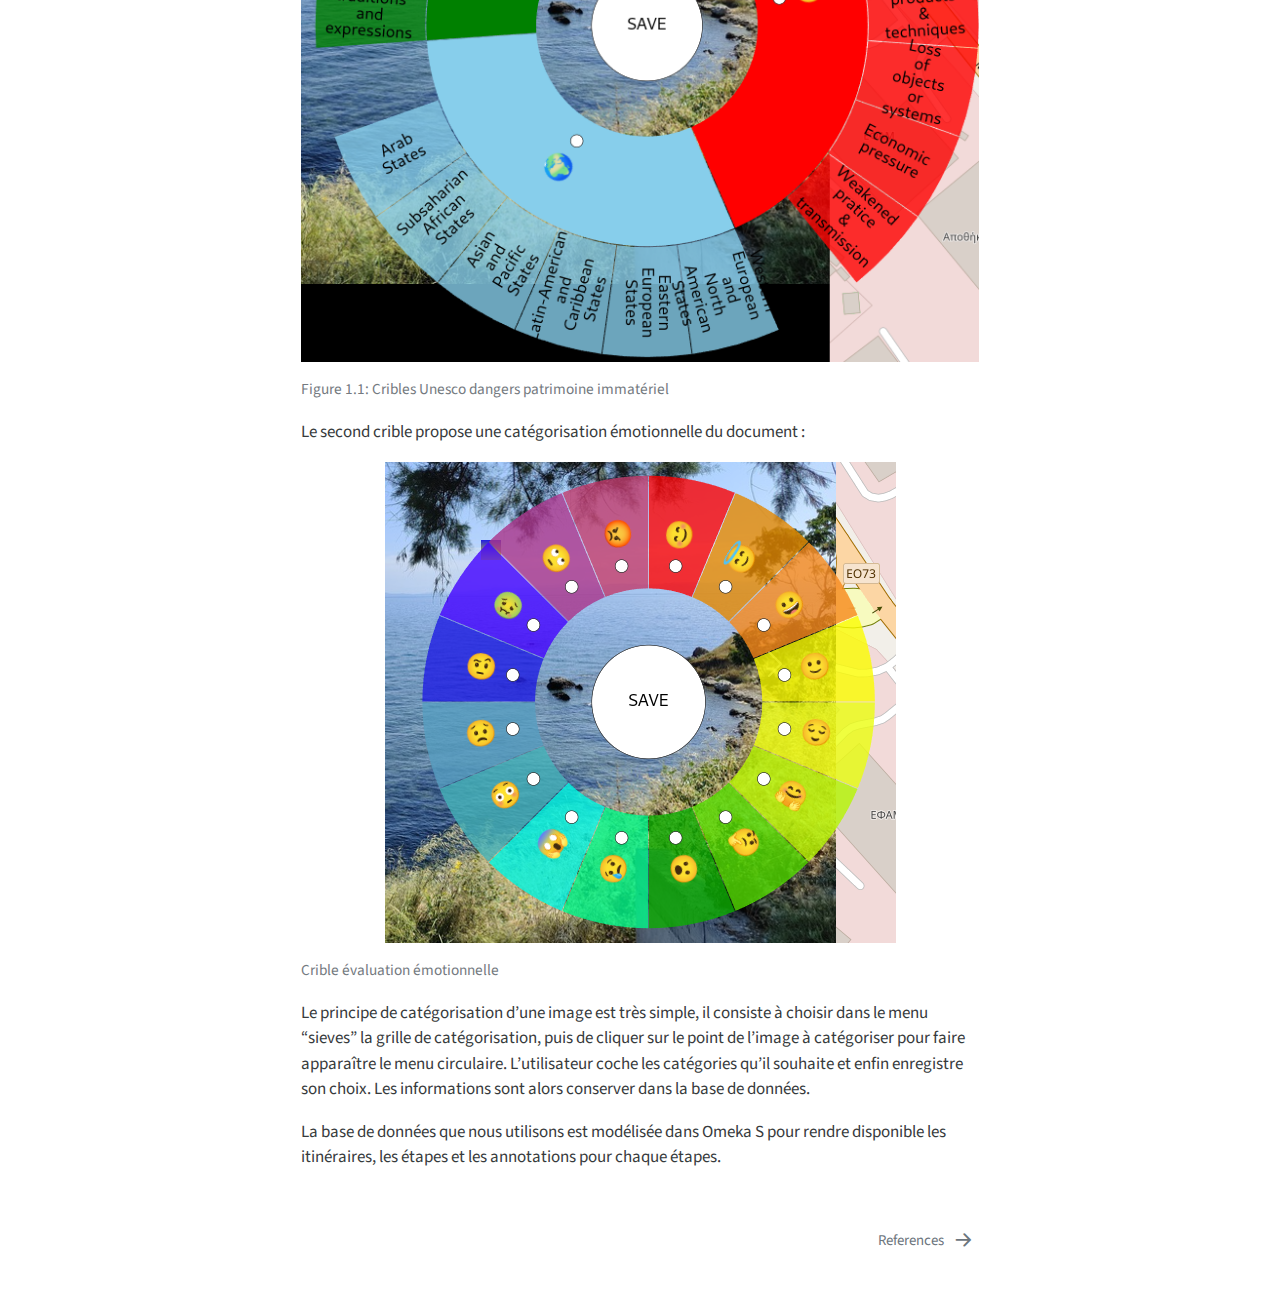
==== commit 65b29195: "ajout ref to fig" ====
--- a/docs/_book/index.html
+++ b/docs/_book/index.html
@@ -198,10 +198,10 @@
 <p>Le second objectif consiste à associer les photos à un itinéraire particulier afin de tracer un parcour dans un territoire.</p>
 <p>Le troisième objectif est la description des photos avec un vocabulaire formalisé afin de rendre interopérables ces descriptions tout en exprimant un point de vue particulier. Ce vocabulaire modélise une grille de catégorisation accessible par un menu circulaire à plusieurs niveaux que nous appelons un crible en référence aux différents travaux que nous avons menés dans ce domaine (<span class="citation" data-cites="szoniecky2020">Szoniecky (<a href="references.html#ref-szoniecky2020" role="doc-biblioref">2020</a>)</span>).</p>
 <p>Dans ce projet, nous avons défini deux cribles mais une infinité d’autres pourront être modélisés dans une nouvelle version de l’outil. Le premier crible reprend la classification proposée par l’UNESCO pour décrire les dangers auxquels le patrimoine immatériel est soumis :</p>
-<div class="quarto-figure quarto-figure-center">
+<div id="fig-cribleUnesco" class="quarto-figure quarto-figure-center anchored">
 <figure class="figure">
 <p><img src="images/localhost_cocult_tags.html.png" class="img-fluid figure-img"></p>
-<figcaption class="figure-caption">Cribles Unesco dangers patrimoine immatériel</figcaption>
+<figcaption class="figure-caption">Figure&nbsp;1.1: Cribles Unesco dangers patrimoine immatériel</figcaption>
 </figure>
 </div>
 <p>Le second crible propose une catégorisation émotionnelle du document :</p>
